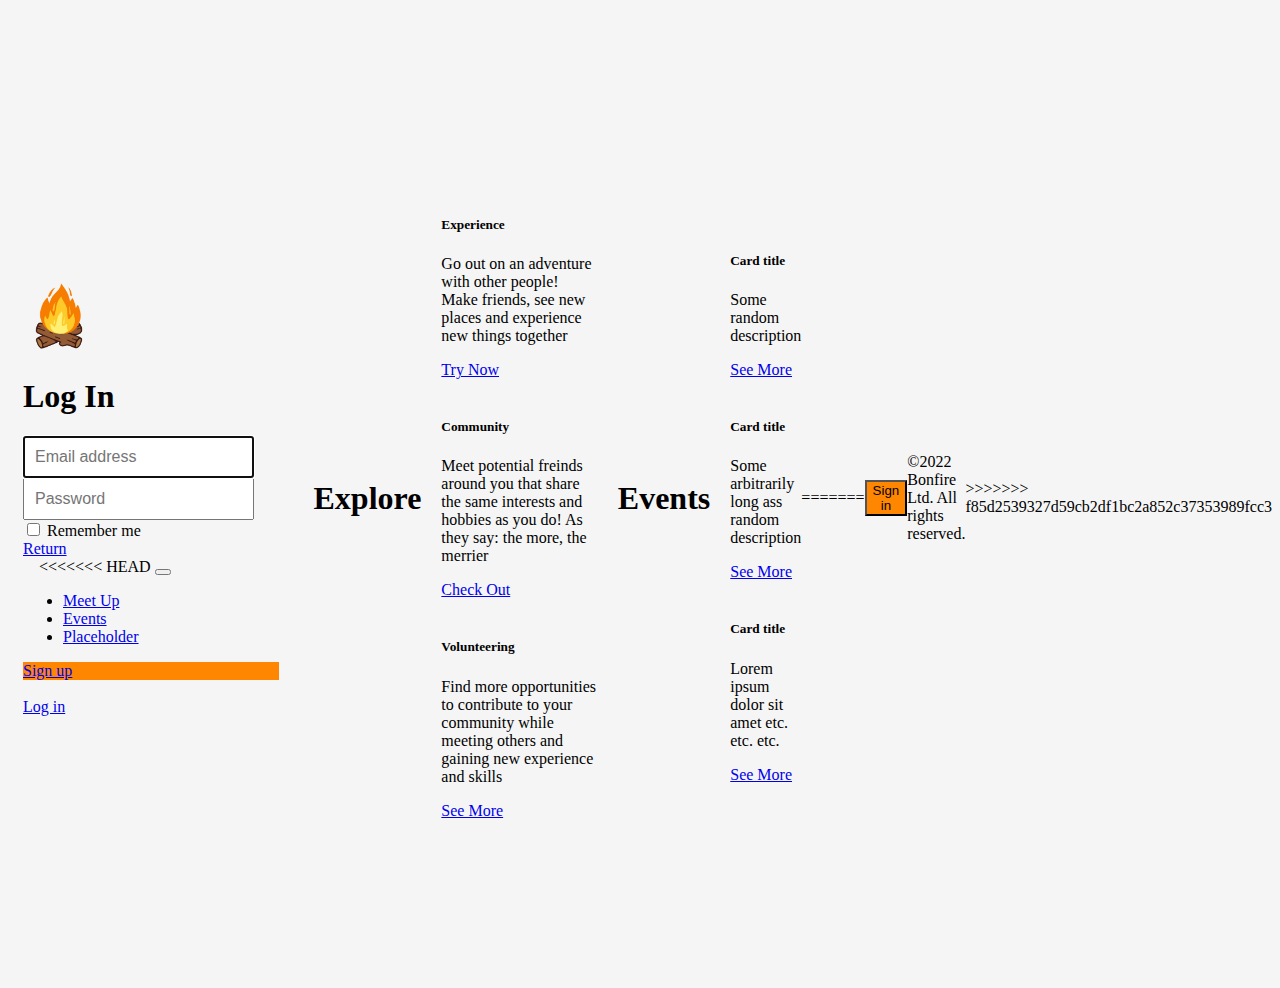
==== html/dashboard.html @ 0abb7380 "images adding and signin change" ====
<!-- plh = Placeholder -->
<!DOCTYPE html>
<html>
    <head>
        <meta charset="utf-8">
        <meta name="viewport" content="width=device-width, initial-scale=1, shrink-to-fit=no">
        <meta name="description" content="">
        <meta name="author" content="">
        <link rel="icon" href="/docs/4.0/assets/img/favicons/favicon.ico">
        <title>Bonfire</title>
    
        <!-- Bootstrap core CSS -->
        <link href="https://cdn.jsdelivr.net/npm/bootstrap@5.2.0-beta1/dist/css/bootstrap.min.css" rel="stylesheet" integrity="sha384-0evHe/X+R7YkIZDRvuzKMRqM+OrBnVFBL6DOitfPri4tjfHxaWutUpFmBp4vmVor" crossorigin="anonymous">
    
        <!-- Custom styles for this template -->
        <link href="../css/login.css" rel="stylesheet">
    </head>
    <body class="text-center">
        <form class="form-login">
            <img class="mb-4" src="../imgs/LogoH.png" alt="" width="72" height="72">
            <h1 class="h3 mb-3 font-weight-normal">Log In</h1>
            <input type="email" id="inputEmail" class="form-control" placeholder="Email address" required="" autofocus="">
            <input type="password" id="inputPassword" class="form-control" placeholder="Password" required="">
            <div class="checkbox mb-3">
                <label>
                <input type="checkbox" value="remember-me"> Remember me
                </label>
            </div>
            <a href="../index.html" class="link-dark" style="margin-right:16px;">
                <div class="btn btn-lg btn-secondary btn-block">Return</div>
            </a>
<<<<<<< HEAD
            <button class="navbar-toggler" type="button" data-bs-toggle="collapse" data-bs-target="#navbarTogglerDemo02" aria-controls="navbarTogglerDemo02" aria-expanded="false" aria-label="Toggle navigation">
                <span class="navbar-toggler-icon"></span>
            </button>
            <div class="collapse navbar-collapse" id="navbarTogglerDemo02">
                <ul class="navbar-nav me-auto mb-2 mb-lg-0">
                    <li class="nav-item">
                        <a class="nav-link" aria-current="page" href="#">Meet Up</a>
                    </li>
                    <li class="nav-item">
                        <a class="nav-link" href="#">Events</a>
                    </li>
                    <li class="nav-item">
                        <a class="nav-link" href="#" tabindex="-1" aria-disabled="true">Placeholder</a>
                    </li>
                </ul>
                <form class="d-flex">
                    <a href="html/signup.html" class="link-dark" style="margin-right:16px;">
                        <div class="btn btn-transparent btn-block" type="text" style="background-color: #ff8600;">Sign up</div>
                    </a>
                    <a href="html/login.html">
                        <div class="btn btn-outline-secondary">Log in</div>
                    </a>
                </form>
            </div>
        </div>
    </nav>
    <!-- Events Preview -->
    <h1 style="margin: 12px 20px">Explore</h1>    
    <div class="container">
        <div class="row">
            <div class="col-sm">
                <div class="card">
                    <img class="card-img-top" src="imgs/hikers.jpg" alt="">
                    <div class="card-body">
                        <h5 class="card-title">Experience</h5>
                        <p class="card-text">
                            Go out on an adventure with other people! Make friends, see new places and experience new things together
                        </p>
                        <a href="#" class="btn btn-sm">
                            Try Now
                        </a>
                    </div>
                </div>
            </div>
            <div class="col-sm">
                <div class="card">
                    <img class="card-img-top" src="imgs/friends.jpeg" alt="">
                    <div class="card-body">
                        <h5 class="card-title">Community</h5>
                        <p class="card-text">
                            Meet potential freinds around you that share the same interests and hobbies as you do! As they say: the more, the merrier
                        </p>
                        <a href="#" class="btn btn-sm">
                            Check Out
                        </a>
                    </div>
                </div>
            </div>
            <div class="col-sm">
                <div class="card">
                    <img class="card-img-top" src="imgs/volunteers.jpg" alt="">
                    <div class="card-body">
                        <h5 class="card-title">Volunteering</h5>
                        <p class="card-text">
                            Find more opportunities to contribute to your community while meeting others and gaining new experience and skills
                        </p>
                          
                        <a href="#" class="btn btn-sm">
                            See More
                        </a>
                    </div>
                </div>
            </div>
        </div>
    </div>
    <h1 style="margin: 16px 20px">Events</h1>
    <!-- Descriptor cards -->
    <div class="container">
        <div class="row">
            <div class="col-sm">
                <div class="card">
                    <img class="card-img-top" src="..." alt="">
                    <div class="card-body">
                        <h5 class="card-title">Card title</h5>
                        <p class="card-text">
                            Some random description
                        </p>
                        <a href="#" class="btn btn-sm">
                            See More
                        </a>
                    </div>
                </div>
            </div>
            <div class="col-sm">
                <div class="card">
                    <img class="card-img-top" src="..." alt="">
                    <div class="card-body">
                        <h5 class="card-title">Card title</h5>
                        <p class="card-text">
                            Some arbitrarily long ass random description
                        </p>
                          
                        <a href="#" class="btn btn-sm">
                            See More
                        </a>
                    </div>
                </div>
            </div>
            <div class="col-sm">
                <div class="card">
                    <img class="card-img-top" src="..." alt="">
                    <div class="card-body">
                        <h5 class="card-title">Card title</h5>
                        <p class="card-text">
                            Lorem ipsum dolor sit amet etc. etc. etc.
                        </p>
                          
                        <a href="#" class="btn btn-sm">
                            See More
                        </a>
                    </div>
                </div>
            </div>
        </div>
    </div>
</body>
</html>
=======
            <button class="btn btn-lg btn-block" style="background-color: #ff8600;" type="submit">Sign in</button>
            <p class="mt-5 mb-3 text-muted">©2022 Bonfire Ltd. All rights reserved.</p>
        </form>
    </body>
</html>
>>>>>>> f85d2539327d59cb2df1bc2a852c37353989fcc3
---- css/login.css ----
html,
body {
  height: 100%;
}

body {
  display: -ms-flexbox;
  display: -webkit-box;
  display: flex;
  -ms-flex-align: center;
  -ms-flex-pack: center;
  -webkit-box-align: center;
  align-items: center;
  -webkit-box-pack: center;
  justify-content: center;
  padding-top: 40px;
  padding-bottom: 40px;
  background-color: #f5f5f5;
}

.form-login {
  width: 100%;
  max-width: 330px;
  padding: 15px;
  margin: 0 auto;
}
.form-login .checkbox {
  font-weight: 400;
}
.form-login .form-control {
  position: relative;
  box-sizing: border-box;
  height: auto;
  padding: 10px;
  font-size: 16px;
}
.form-login .form-control:focus {
  z-index: 2;
}/*
.form-login input[type="email"] {
  margin-bottom: -1px;
  border-bottom-right-radius: 0;
  border-bottom-left-radius: 0;
}
.form-login input[type="password"] {
  margin-bottom: 10px;
  border-top-left-radius: 0;
  border-top-right-radius: 0;
}*/
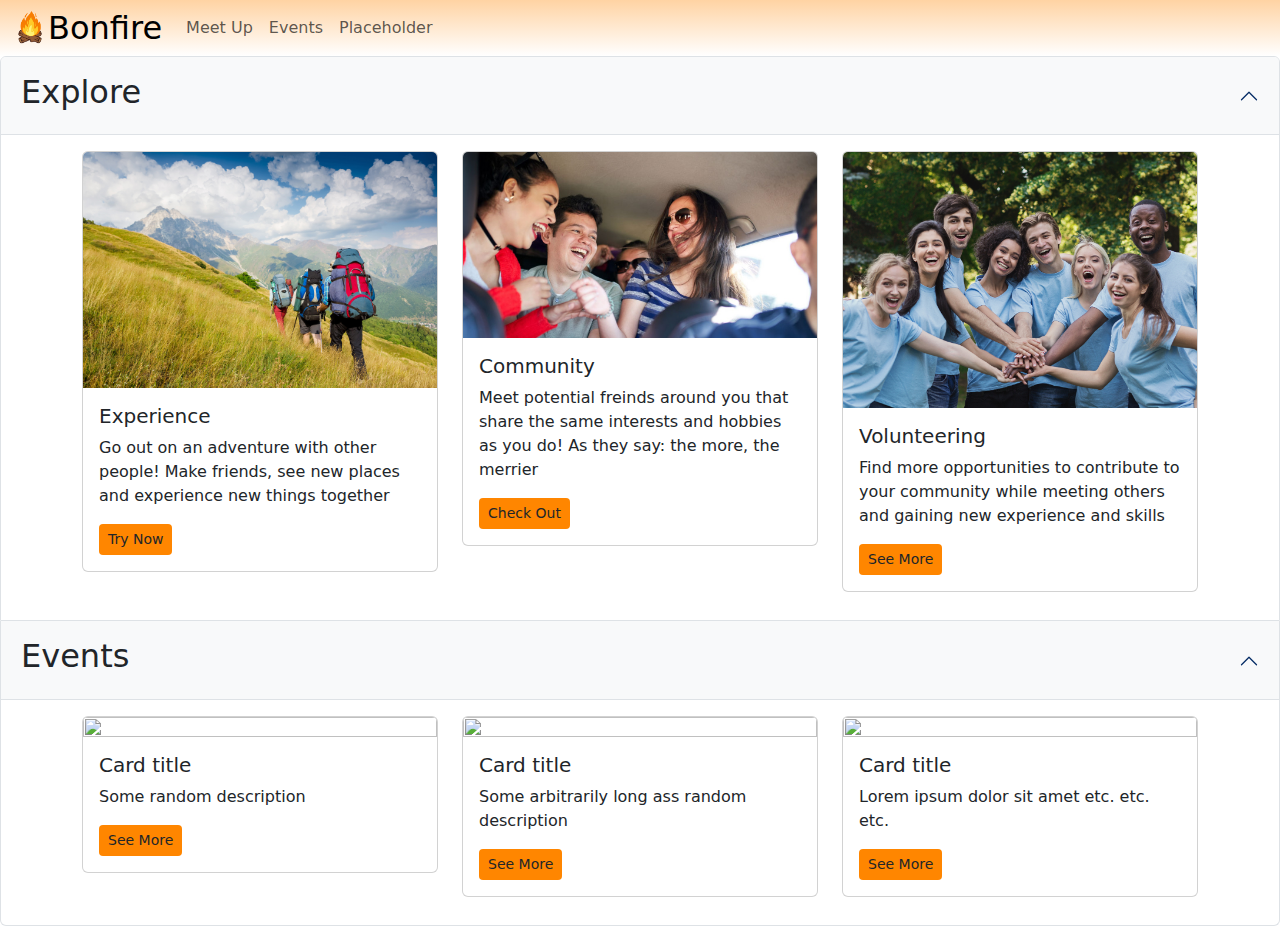
==== commit 6e7c4ea6: "Dashboard site fix" ====
--- a/html/dashboard.html
+++ b/html/dashboard.html
@@ -1,35 +1,21 @@
-<!-- plh = Placeholder -->
-<!DOCTYPE html>
-<html>
-    <head>
-        <meta charset="utf-8">
-        <meta name="viewport" content="width=device-width, initial-scale=1, shrink-to-fit=no">
-        <meta name="description" content="">
-        <meta name="author" content="">
-        <link rel="icon" href="/docs/4.0/assets/img/favicons/favicon.ico">
-        <title>Bonfire</title>
-    
-        <!-- Bootstrap core CSS -->
-        <link href="https://cdn.jsdelivr.net/npm/bootstrap@5.2.0-beta1/dist/css/bootstrap.min.css" rel="stylesheet" integrity="sha384-0evHe/X+R7YkIZDRvuzKMRqM+OrBnVFBL6DOitfPri4tjfHxaWutUpFmBp4vmVor" crossorigin="anonymous">
-    
-        <!-- Custom styles for this template -->
-        <link href="../css/login.css" rel="stylesheet">
-    </head>
-    <body class="text-center">
-        <form class="form-login">
-            <img class="mb-4" src="../imgs/LogoH.png" alt="" width="72" height="72">
-            <h1 class="h3 mb-3 font-weight-normal">Log In</h1>
-            <input type="email" id="inputEmail" class="form-control" placeholder="Email address" required="" autofocus="">
-            <input type="password" id="inputPassword" class="form-control" placeholder="Password" required="">
-            <div class="checkbox mb-3">
-                <label>
-                <input type="checkbox" value="remember-me"> Remember me
-                </label>
-            </div>
-            <a href="../index.html" class="link-dark" style="margin-right:16px;">
-                <div class="btn btn-lg btn-secondary btn-block">Return</div>
+<html lang="en"><head>
+    <title>Bootstrap Example</title>
+    <meta charset="utf-8">
+    <meta name="viewport" content="width=device-width, initial-scale=1">
+    <link rel="stylesheet" href="../css/theme.css">
+    <link rel="stylesheet" href="../css/index.css">
+    <link rel="stylesheet" href="https://cdn.jsdelivr.net/npm/bootstrap@5.2.0-beta1/dist/css/bootstrap.min.css">
+    <script src="https://ajax.googleapis.com/ajax/libs/jquery/3.6.0/jquery.min.js"></script>
+    <script src="https://cdn.jsdelivr.net/npm/bootstrap@5.2.0-beta1/dist/js/bootstrap.bundle.min.js" integrity="sha384-pprn3073KE6tl6bjs2QrFaJGz5/SUsLqktiwsUTF55Jfv3qYSDhgCecCxMW52nD2" crossorigin="anonymous"></script>
+</head>
+<body>
+    <!--Top navigation bar-->
+    <nav class="navbar navbar-expand-lg navbar-light">
+        <div class="container-fluid">
+            <a style="padding:0" class="navbar-brand" href="#">
+                <img style="overflow:hidden;float:left" src="../imgs/LogoH.png" alt="" class="d-inline-block" width="36" height="36">
+                <h2 style="display:inline;margin:0">Bonfire</h2>
             </a>
-<<<<<<< HEAD
             <button class="navbar-toggler" type="button" data-bs-toggle="collapse" data-bs-target="#navbarTogglerDemo02" aria-controls="navbarTogglerDemo02" aria-expanded="false" aria-label="Toggle navigation">
                 <span class="navbar-toggler-icon"></span>
             </button>
@@ -45,6 +31,8 @@
                         <a class="nav-link" href="#" tabindex="-1" aria-disabled="true">Placeholder</a>
                     </li>
                 </ul>
+                <!--
+                    The user is expected to have been logged in by now
                 <form class="d-flex">
                     <a href="html/signup.html" class="link-dark" style="margin-right:16px;">
                         <div class="btn btn-transparent btn-block" type="text" style="background-color: #ff8600;">Sign up</div>
@@ -53,114 +41,130 @@
                         <div class="btn btn-outline-secondary">Log in</div>
                     </a>
                 </form>
+                -->
             </div>
         </div>
     </nav>
-    <!-- Events Preview -->
-    <h1 style="margin: 12px 20px">Explore</h1>    
-    <div class="container">
-        <div class="row">
-            <div class="col-sm">
-                <div class="card">
-                    <img class="card-img-top" src="imgs/hikers.jpg" alt="">
-                    <div class="card-body">
-                        <h5 class="card-title">Experience</h5>
-                        <p class="card-text">
-                            Go out on an adventure with other people! Make friends, see new places and experience new things together
-                        </p>
-                        <a href="#" class="btn btn-sm">
-                            Try Now
-                        </a>
+    <div class="accordion" id="accordionPanelsStayOpenExample">
+        <!-- Descriptor cards -->
+        <div class="accordion-item">
+          <h2 class="accordion-header" id="panelsStayOpen-headingOne">
+            <button class="accordion-button bg-light text-dark" type="button" data-bs-toggle="collapse" data-bs-target="#panelsStayOpen-collapseOne" aria-expanded="true" aria-controls="panelsStayOpen-collapseOne">
+              <h2>Explore</h2>
+            </button>
+          </h2>
+          <div id="panelsStayOpen-collapseOne" class="accordion-collapse collapse show" aria-labelledby="panelsStayOpen-headingOne">
+            <div class="accordion-body">
+                <div class="container">
+                    <div class="row">
+                        <div class="col-sm">
+                            <div class="card">
+                                <img class="card-img-top" src="../imgs/hikers.jpg" alt="">
+                                <div class="card-body">
+                                    <h5 class="card-title">Experience</h5>
+                                    <p class="card-text">
+                                        Go out on an adventure with other people! Make friends, see new places and experience new things together
+                                    </p>
+                                    <a href="#" class="btn btn-sm">
+                                        Try Now
+                                    </a>
+                                </div>
+                            </div>
+                        </div>
+                        <div class="col-sm">
+                            <div class="card">
+                                <img class="card-img-top" src="../imgs/friends.jpeg" alt="">
+                                <div class="card-body">
+                                    <h5 class="card-title">Community</h5>
+                                    <p class="card-text">
+                                        Meet potential freinds around you that share the same interests and hobbies as you do! As they say: the more, the merrier
+                                    </p>
+                                    <a href="#" class="btn btn-sm">
+                                        Check Out
+                                    </a>
+                                </div>
+                            </div>
+                        </div>
+                        <div class="col-sm">
+                            <div class="card">
+                                <img class="card-img-top" src="../imgs/volunteers.jpg" alt="">
+                                <div class="card-body">
+                                    <h5 class="card-title">Volunteering</h5>
+                                    <p class="card-text">
+                                        Find more opportunities to contribute to your community while meeting others and gaining new experience and skills
+                                    </p>
+                                      
+                                    <a href="#" class="btn btn-sm">
+                                        See More
+                                    </a>
+                                </div>
+                            </div>
+                        </div>
                     </div>
                 </div>
             </div>
-            <div class="col-sm">
-                <div class="card">
-                    <img class="card-img-top" src="imgs/friends.jpeg" alt="">
-                    <div class="card-body">
-                        <h5 class="card-title">Community</h5>
-                        <p class="card-text">
-                            Meet potential freinds around you that share the same interests and hobbies as you do! As they say: the more, the merrier
-                        </p>
-                        <a href="#" class="btn btn-sm">
-                            Check Out
-                        </a>
+          </div>
+        </div>
+        <!-- Events Preview -->
+        <div class="accordion-item">
+          <h2 class="accordion-header" id="panelsStayOpen-headingTwo">
+            <button class="accordion-button bg-light text-dark" type="button" data-bs-toggle="collapse" data-bs-target="#panelsStayOpen-collapseTwo" aria-expanded="true" aria-controls="panelsStayOpen-collapseTwo">
+              <h2>Events</h2>
+            </button>
+          </h2>
+          <div id="panelsStayOpen-collapseTwo" class="accordion-collapse collapse show" aria-labelledby="panelsStayOpen-headingTwo">
+            <div class="accordion-body">
+                <div class="container">
+                    <div class="row">
+                        <div class="col-sm">
+                            <div class="card">
+                                <img class="card-img-top" src="..." alt="">
+                                <div class="card-body">
+                                    <h5 class="card-title">Card title</h5>
+                                    <p class="card-text">
+                                        Some random description
+                                    </p>
+                                    <a href="#" class="btn btn-sm">
+                                        See More
+                                    </a>
+                                </div>
+                            </div>
+                        </div>
+                        <div class="col-sm">
+                            <div class="card">
+                                <img class="card-img-top" src="..." alt="">
+                                <div class="card-body">
+                                    <h5 class="card-title">Card title</h5>
+                                    <p class="card-text">
+                                        Some arbitrarily long ass random description
+                                    </p>
+                                      
+                                    <a href="#" class="btn btn-sm">
+                                        See More
+                                    </a>
+                                </div>
+                            </div>
+                        </div>
+                        <div class="col-sm">
+                            <div class="card">
+                                <img class="card-img-top" src="..." alt="">
+                                <div class="card-body">
+                                    <h5 class="card-title">Card title</h5>
+                                    <p class="card-text">
+                                        Lorem ipsum dolor sit amet etc. etc. etc.
+                                    </p>
+                                      
+                                    <a href="#" class="btn btn-sm">
+                                        See More
+                                    </a>
+                                </div>
+                            </div>
+                        </div>
                     </div>
                 </div>
             </div>
-            <div class="col-sm">
-                <div class="card">
-                    <img class="card-img-top" src="imgs/volunteers.jpg" alt="">
-                    <div class="card-body">
-                        <h5 class="card-title">Volunteering</h5>
-                        <p class="card-text">
-                            Find more opportunities to contribute to your community while meeting others and gaining new experience and skills
-                        </p>
-                          
-                        <a href="#" class="btn btn-sm">
-                            See More
-                        </a>
-                    </div>
-                </div>
-            </div>
+          </div>
         </div>
-    </div>
-    <h1 style="margin: 16px 20px">Events</h1>
-    <!-- Descriptor cards -->
-    <div class="container">
-        <div class="row">
-            <div class="col-sm">
-                <div class="card">
-                    <img class="card-img-top" src="..." alt="">
-                    <div class="card-body">
-                        <h5 class="card-title">Card title</h5>
-                        <p class="card-text">
-                            Some random description
-                        </p>
-                        <a href="#" class="btn btn-sm">
-                            See More
-                        </a>
-                    </div>
-                </div>
-            </div>
-            <div class="col-sm">
-                <div class="card">
-                    <img class="card-img-top" src="..." alt="">
-                    <div class="card-body">
-                        <h5 class="card-title">Card title</h5>
-                        <p class="card-text">
-                            Some arbitrarily long ass random description
-                        </p>
-                          
-                        <a href="#" class="btn btn-sm">
-                            See More
-                        </a>
-                    </div>
-                </div>
-            </div>
-            <div class="col-sm">
-                <div class="card">
-                    <img class="card-img-top" src="..." alt="">
-                    <div class="card-body">
-                        <h5 class="card-title">Card title</h5>
-                        <p class="card-text">
-                            Lorem ipsum dolor sit amet etc. etc. etc.
-                        </p>
-                          
-                        <a href="#" class="btn btn-sm">
-                            See More
-                        </a>
-                    </div>
-                </div>
-            </div>
-        </div>
-    </div>
+      </div>
 </body>
-</html>
-=======
-            <button class="btn btn-lg btn-block" style="background-color: #ff8600;" type="submit">Sign in</button>
-            <p class="mt-5 mb-3 text-muted">©2022 Bonfire Ltd. All rights reserved.</p>
-        </form>
-    </body>
-</html>
->>>>>>> f85d2539327d59cb2df1bc2a852c37353989fcc3
+</html>--- a/css/theme.css
+++ b/css/theme.css
@@ -0,0 +1,16 @@
+/*
+Background - #f1f2f6
+Text - #12130f
+Accent - #ff8600
+*/
+
+
+body{
+    color:#12130f;
+    background-color:#f1f2f6;
+}
+
+.navbar{
+    background: rgb(255,255,255);
+    background: linear-gradient(0deg, rgba(255,255,255,1) 0%, rgba(255,211,163,1) 100%); 
+}--- a/css/index.css
+++ b/css/index.css
@@ -0,0 +1,9 @@
+*{
+    box-sizing: border-box;
+}
+.card{
+    margin-bottom:12px;
+}
+.card a{
+    background-color: #ff8600;
+}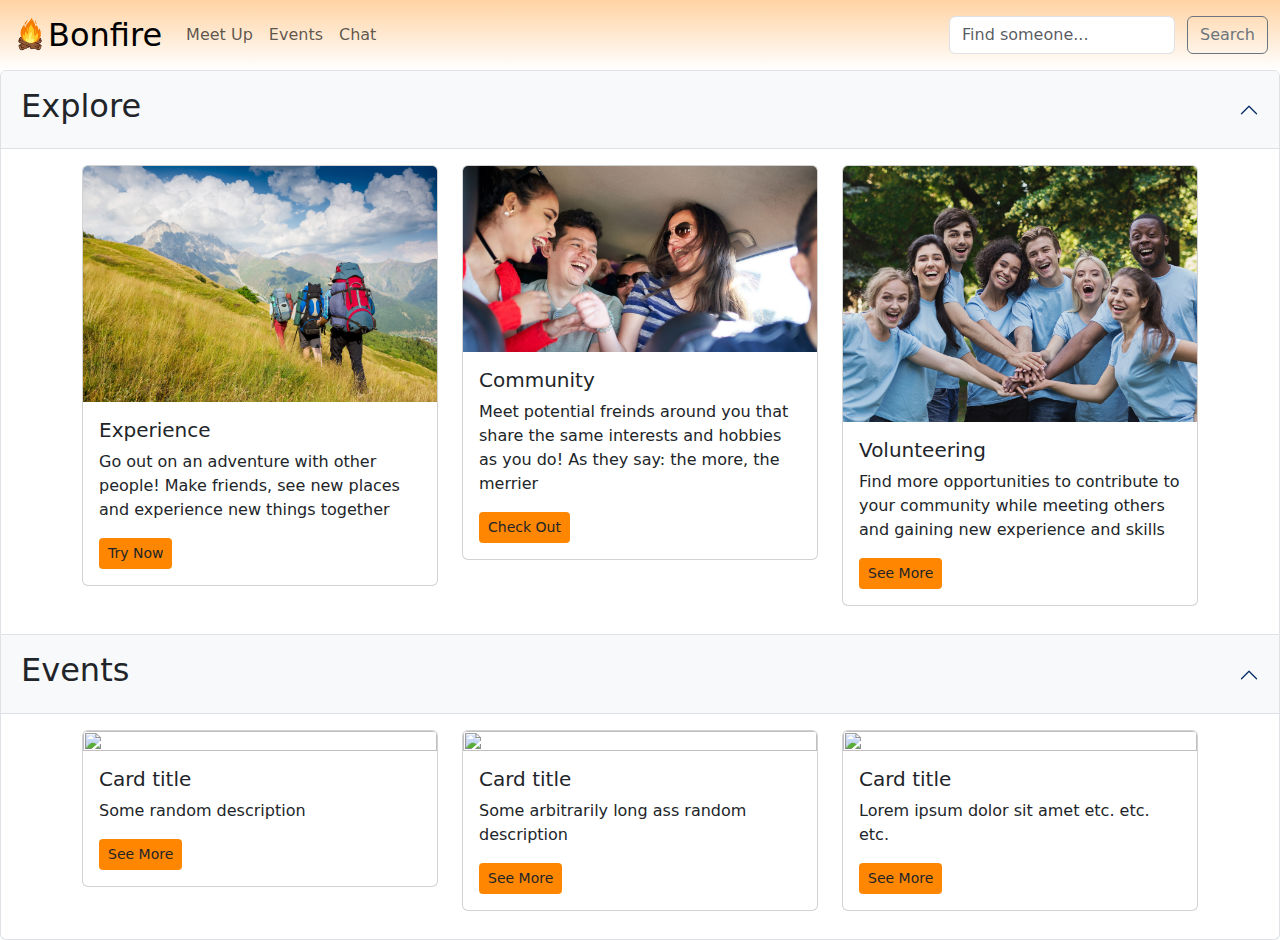
==== commit 4a9e4acf: "Added search bar on dashboard" ====
--- a/html/dashboard.html
+++ b/html/dashboard.html
@@ -13,7 +13,7 @@
     <nav class="navbar navbar-expand-lg navbar-light">
         <div class="container-fluid">
             <a style="padding:0" class="navbar-brand" href="#">
-                <img style="overflow:hidden;float:left" src="../imgs/LogoH.png" alt="" class="d-inline-block" width="36" height="36">
+                <img style="float:left" src="../imgs/LogoH.png" alt="" class="d-inline-block" width="36" height="36">
                 <h2 style="display:inline;margin:0">Bonfire</h2>
             </a>
             <button class="navbar-toggler" type="button" data-bs-toggle="collapse" data-bs-target="#navbarTogglerDemo02" aria-controls="navbarTogglerDemo02" aria-expanded="false" aria-label="Toggle navigation">
@@ -28,9 +28,14 @@
                         <a class="nav-link" href="#">Events</a>
                     </li>
                     <li class="nav-item">
-                        <a class="nav-link" href="#" tabindex="-1" aria-disabled="true">Placeholder</a>
+                        <a class="nav-link" href="#" tabindex="-1" aria-disabled="true">Chat</a>
                     </li>
-                </ul>
+                </ul>  
+                <div style="margin-right:12px;display:inline-block">
+                    <input class="form-control mr-sm-2" type="search" placeholder="Find someone...">
+                </div>
+                <button style="float:right" class="btn btn-outline-secondary my-sm-2" type="submit">Search</button>
+                
                 <!--
                     The user is expected to have been logged in by now
                 <form class="d-flex">
@@ -48,123 +53,122 @@
     <div class="accordion" id="accordionPanelsStayOpenExample">
         <!-- Descriptor cards -->
         <div class="accordion-item">
-          <h2 class="accordion-header" id="panelsStayOpen-headingOne">
-            <button class="accordion-button bg-light text-dark" type="button" data-bs-toggle="collapse" data-bs-target="#panelsStayOpen-collapseOne" aria-expanded="true" aria-controls="panelsStayOpen-collapseOne">
-              <h2>Explore</h2>
-            </button>
-          </h2>
-          <div id="panelsStayOpen-collapseOne" class="accordion-collapse collapse show" aria-labelledby="panelsStayOpen-headingOne">
-            <div class="accordion-body">
-                <div class="container">
-                    <div class="row">
-                        <div class="col-sm">
-                            <div class="card">
-                                <img class="card-img-top" src="../imgs/hikers.jpg" alt="">
-                                <div class="card-body">
-                                    <h5 class="card-title">Experience</h5>
-                                    <p class="card-text">
-                                        Go out on an adventure with other people! Make friends, see new places and experience new things together
-                                    </p>
-                                    <a href="#" class="btn btn-sm">
-                                        Try Now
-                                    </a>
+            <h2 class="accordion-header" id="panelsStayOpen-headingOne">
+                <button class="accordion-button bg-light text-dark" type="button" data-bs-toggle="collapse" data-bs-target="#panelsStayOpen-collapseOne" aria-expanded="true" aria-controls="panelsStayOpen-collapseOne">
+                <h2>Explore</h2>
+                </button>
+            </h2>
+            <div id="panelsStayOpen-collapseOne" class="accordion-collapse collapse show" aria-labelledby="panelsStayOpen-headingOne">
+                <div class="accordion-body">
+                    <div class="container">
+                        <div class="row">
+                            <div class="col-sm">
+                                <div class="card">
+                                    <img class="card-img-top" src="../imgs/hikers.jpg" alt="">
+                                    <div class="card-body">
+                                        <h5 class="card-title">Experience</h5>
+                                        <p class="card-text">
+                                            Go out on an adventure with other people! Make friends, see new places and experience new things together
+                                        </p>
+                                        <a href="#" class="btn btn-sm">
+                                            Try Now
+                                        </a>
+                                    </div>
                                 </div>
                             </div>
-                        </div>
-                        <div class="col-sm">
-                            <div class="card">
-                                <img class="card-img-top" src="../imgs/friends.jpeg" alt="">
-                                <div class="card-body">
-                                    <h5 class="card-title">Community</h5>
-                                    <p class="card-text">
-                                        Meet potential freinds around you that share the same interests and hobbies as you do! As they say: the more, the merrier
-                                    </p>
-                                    <a href="#" class="btn btn-sm">
-                                        Check Out
-                                    </a>
+                            <div class="col-sm">
+                                <div class="card">
+                                    <img class="card-img-top" src="../imgs/friends.jpeg" alt="">
+                                    <div class="card-body">
+                                        <h5 class="card-title">Community</h5>
+                                        <p class="card-text">
+                                            Meet potential freinds around you that share the same interests and hobbies as you do! As they say: the more, the merrier
+                                        </p>
+                                        <a href="#" class="btn btn-sm">
+                                            Check Out
+                                        </a>
+                                    </div>
                                 </div>
                             </div>
-                        </div>
-                        <div class="col-sm">
-                            <div class="card">
-                                <img class="card-img-top" src="../imgs/volunteers.jpg" alt="">
-                                <div class="card-body">
-                                    <h5 class="card-title">Volunteering</h5>
-                                    <p class="card-text">
-                                        Find more opportunities to contribute to your community while meeting others and gaining new experience and skills
-                                    </p>
-                                      
-                                    <a href="#" class="btn btn-sm">
-                                        See More
-                                    </a>
+                            <div class="col-sm">
+                                <div class="card">
+                                    <img class="card-img-top" src="../imgs/volunteers.jpg" alt="">
+                                    <div class="card-body">
+                                        <h5 class="card-title">Volunteering</h5>
+                                        <p class="card-text">
+                                            Find more opportunities to contribute to your community while meeting others and gaining new experience and skills
+                                        </p>
+                                        
+                                        <a href="#" class="btn btn-sm">
+                                            See More
+                                        </a>
+                                    </div>
                                 </div>
                             </div>
                         </div>
                     </div>
                 </div>
             </div>
-          </div>
-        </div>
-        <!-- Events Preview -->
-        <div class="accordion-item">
-          <h2 class="accordion-header" id="panelsStayOpen-headingTwo">
-            <button class="accordion-button bg-light text-dark" type="button" data-bs-toggle="collapse" data-bs-target="#panelsStayOpen-collapseTwo" aria-expanded="true" aria-controls="panelsStayOpen-collapseTwo">
-              <h2>Events</h2>
-            </button>
-          </h2>
-          <div id="panelsStayOpen-collapseTwo" class="accordion-collapse collapse show" aria-labelledby="panelsStayOpen-headingTwo">
-            <div class="accordion-body">
-                <div class="container">
-                    <div class="row">
-                        <div class="col-sm">
-                            <div class="card">
-                                <img class="card-img-top" src="..." alt="">
-                                <div class="card-body">
-                                    <h5 class="card-title">Card title</h5>
-                                    <p class="card-text">
-                                        Some random description
-                                    </p>
-                                    <a href="#" class="btn btn-sm">
-                                        See More
-                                    </a>
+            </div>
+            <!-- Events Preview -->
+            <div class="accordion-item">
+            <h2 class="accordion-header" id="panelsStayOpen-headingTwo">
+                <button class="accordion-button bg-light text-dark" type="button" data-bs-toggle="collapse" data-bs-target="#panelsStayOpen-collapseTwo" aria-expanded="true" aria-controls="panelsStayOpen-collapseTwo">
+                <h2>Events</h2>
+                </button>
+            </h2>
+            <div id="panelsStayOpen-collapseTwo" class="accordion-collapse collapse show" aria-labelledby="panelsStayOpen-headingTwo">
+                <div class="accordion-body">
+                    <div class="container">
+                        <div class="row">
+                            <div class="col-sm">
+                                <div class="card">
+                                    <img class="card-img-top" src="..." alt="">
+                                    <div class="card-body">
+                                        <h5 class="card-title">Card title</h5>
+                                        <p class="card-text">
+                                            Some random description
+                                        </p>
+                                        <a href="#" class="btn btn-sm">
+                                            See More
+                                        </a>
+                                    </div>
                                 </div>
                             </div>
-                        </div>
-                        <div class="col-sm">
-                            <div class="card">
-                                <img class="card-img-top" src="..." alt="">
-                                <div class="card-body">
-                                    <h5 class="card-title">Card title</h5>
-                                    <p class="card-text">
-                                        Some arbitrarily long ass random description
-                                    </p>
-                                      
-                                    <a href="#" class="btn btn-sm">
-                                        See More
-                                    </a>
+                            <div class="col-sm">
+                                <div class="card">
+                                    <img class="card-img-top" src="..." alt="">
+                                    <div class="card-body">
+                                        <h5 class="card-title">Card title</h5>
+                                        <p class="card-text">
+                                            Some arbitrarily long ass random description
+                                        </p>
+                                        
+                                        <a href="#" class="btn btn-sm">
+                                            See More
+                                        </a>
+                                    </div>
                                 </div>
                             </div>
-                        </div>
-                        <div class="col-sm">
-                            <div class="card">
-                                <img class="card-img-top" src="..." alt="">
-                                <div class="card-body">
-                                    <h5 class="card-title">Card title</h5>
-                                    <p class="card-text">
-                                        Lorem ipsum dolor sit amet etc. etc. etc.
-                                    </p>
-                                      
-                                    <a href="#" class="btn btn-sm">
-                                        See More
-                                    </a>
+                            <div class="col-sm">
+                                <div class="card">
+                                    <img class="card-img-top" src="..." alt="">
+                                    <div class="card-body">
+                                        <h5 class="card-title">Card title</h5>
+                                        <p class="card-text">
+                                            Lorem ipsum dolor sit amet etc. etc. etc.
+                                        </p>
+                                        <a href="#" class="btn btn-sm">
+                                            See More
+                                        </a>
+                                    </div>
                                 </div>
                             </div>
                         </div>
                     </div>
                 </div>
             </div>
-          </div>
         </div>
-      </div>
+    </div>
 </body>
 </html>--- a/css/index.css
+++ b/css/index.css
@@ -1,6 +1,7 @@
 *{
     box-sizing: border-box;
 }
+
 .card{
     margin-bottom:12px;
 }
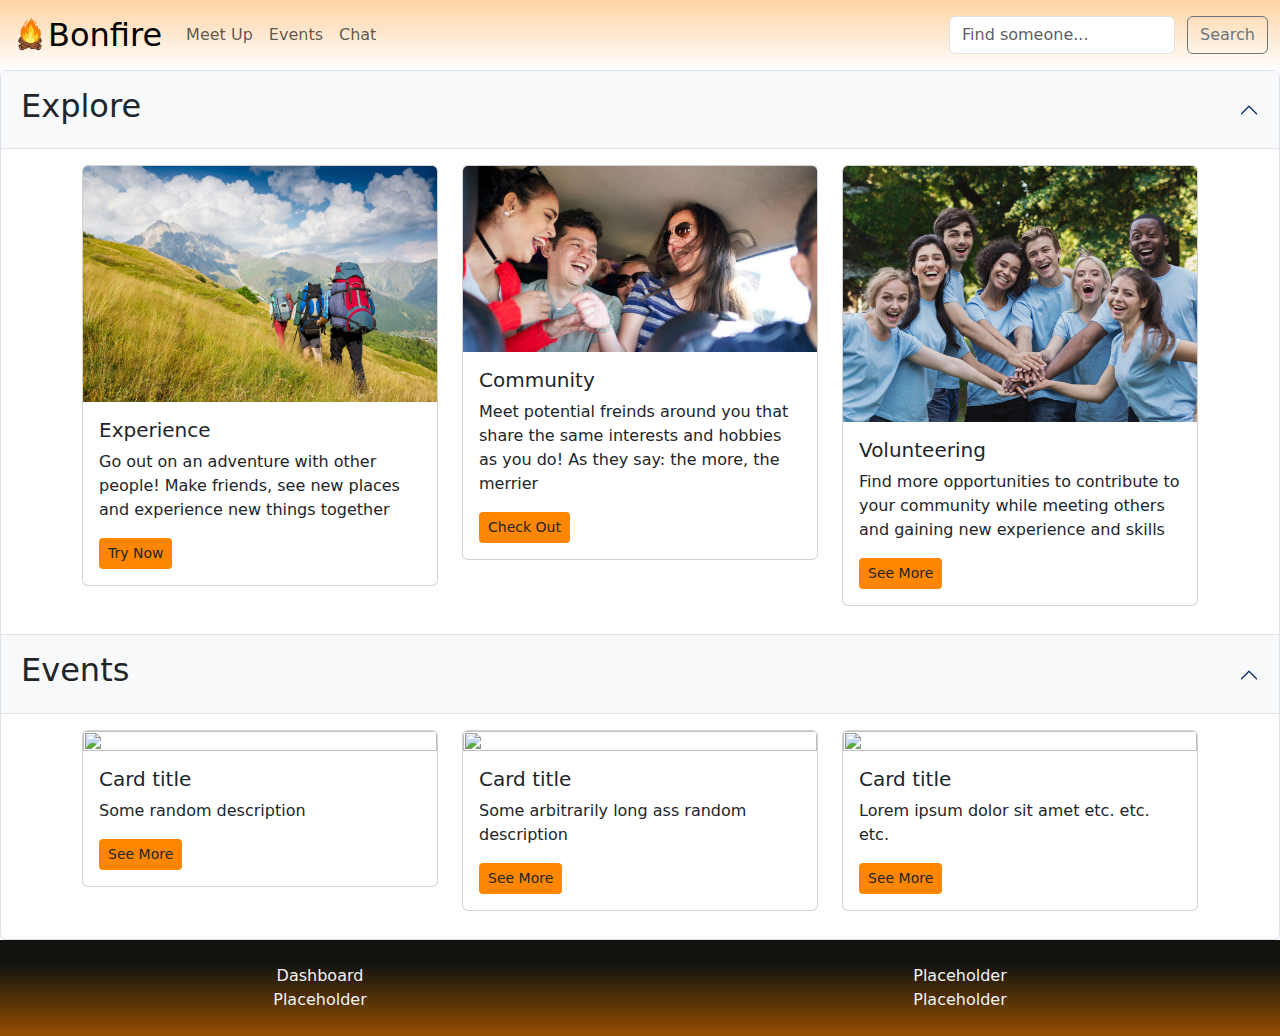
==== commit ef9ecb48: "Prototype footer" ====
--- a/html/dashboard.html
+++ b/html/dashboard.html
@@ -170,5 +170,23 @@
             </div>
         </div>
     </div>
+    <footer class="footer">
+        <div class="container">
+        </div>
+        <div class="container">
+        </div>
+        <div class="container-fluid">
+            <div class="row" style="text-align: center;">
+                <div class="footer-col-rt col-md-6">        
+                    <a href="#">Dashboard</a><br>
+                    <a href="#">Placeholder</a>
+                </div>
+                <div class="footer-col-lf col-md-6">        
+                    <a href="#">Placeholder</a><br>
+                    <a href="#">Placeholder</a>
+                </div>
+            </div>
+        </div>
+    </footer>
 </body>
 </html>--- a/css/index.css
+++ b/css/index.css
@@ -7,4 +7,21 @@
 }
 .card a{
     background-color: #ff8600;
+}
+
+.footer{  
+    background: rgb(18,19,15);
+    background: linear-gradient(180deg, rgba(18,19,15,1) 25%, rgba(150,79,0,1) 100%);  
+    color:#f1f2f6;
+    padding: 24px 0;
+}
+
+.footer a{
+    text-decoration:none;
+    color:#f1f2f6;
+}
+
+.footer a:hover{
+    text-decoration: underline;
+    color:#ff8600;
 }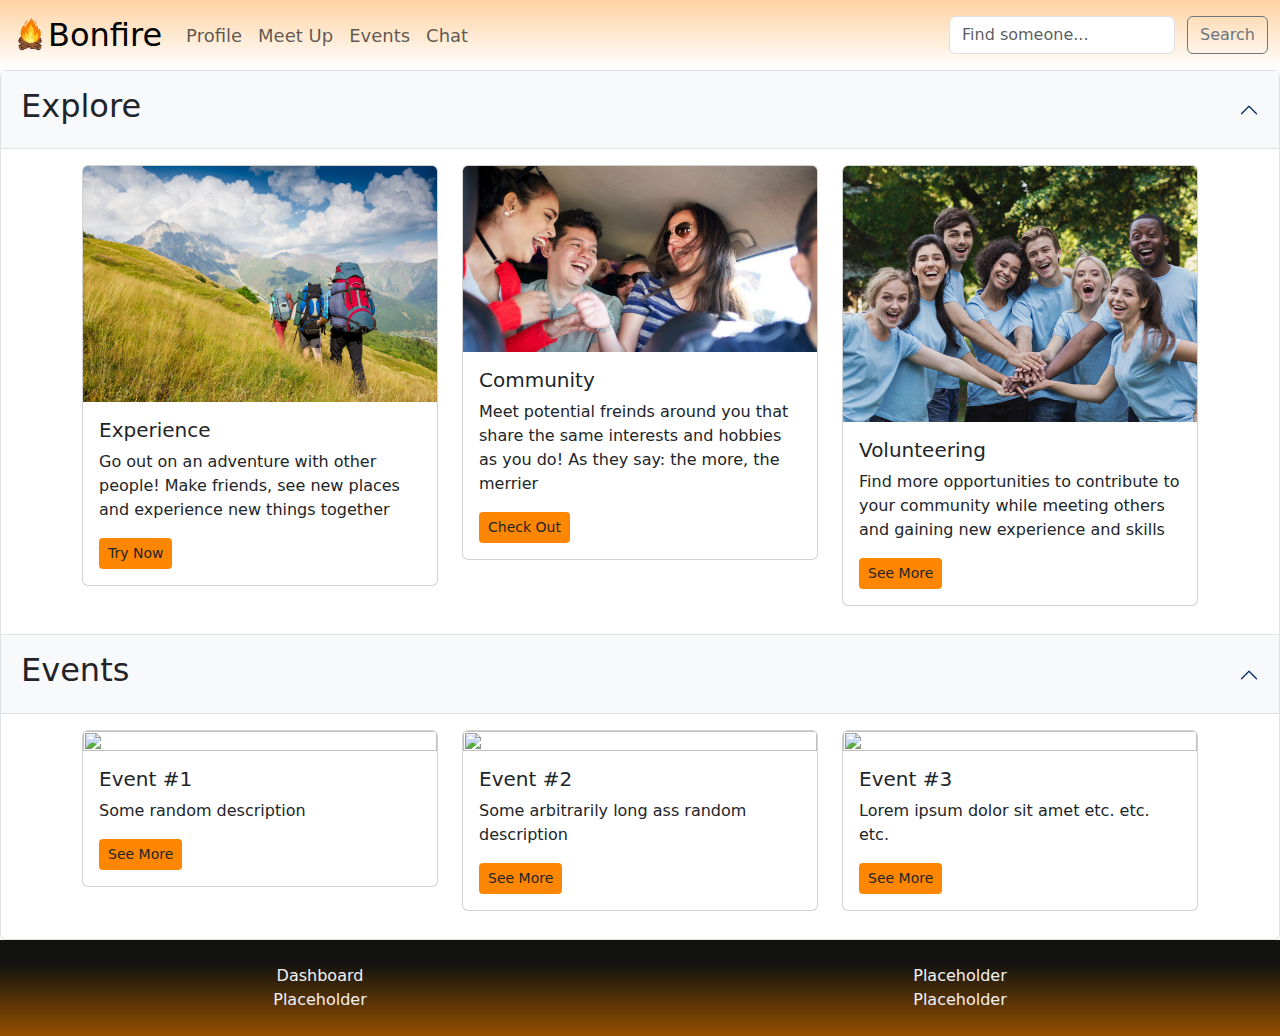
==== commit 41b57f85: "Re-making profile.html" ====
--- a/html/dashboard.html
+++ b/html/dashboard.html
@@ -1,14 +1,14 @@
 <html lang="en"><head>
-    <title>Bootstrap Example</title>
+    <title>Bonfire</title>
     <meta charset="utf-8">
     <meta name="viewport" content="width=device-width, initial-scale=1">
     <link rel="stylesheet" href="../css/theme.css">
-    <link rel="stylesheet" href="../css/index.css">
+    <link rel="stylesheet" href="../css/dashboard.css">
     <link rel="stylesheet" href="https://cdn.jsdelivr.net/npm/bootstrap@5.2.0-beta1/dist/css/bootstrap.min.css">
     <script src="https://ajax.googleapis.com/ajax/libs/jquery/3.6.0/jquery.min.js"></script>
     <script src="https://cdn.jsdelivr.net/npm/bootstrap@5.2.0-beta1/dist/js/bootstrap.bundle.min.js" integrity="sha384-pprn3073KE6tl6bjs2QrFaJGz5/SUsLqktiwsUTF55Jfv3qYSDhgCecCxMW52nD2" crossorigin="anonymous"></script>
 </head>
-<body>
+<body class="d-flex flex-column min-vh-100">
     <!--Top navigation bar-->
     <nav class="navbar navbar-expand-lg navbar-light">
         <div class="container-fluid">
@@ -22,7 +22,10 @@
             <div class="collapse navbar-collapse" id="navbarTogglerDemo02">
                 <ul class="navbar-nav me-auto mb-2 mb-lg-0">
                     <li class="nav-item">
-                        <a class="nav-link" aria-current="page" href="#">Meet Up</a>
+                        <a class="nav-link" href="profile.html">Profile</a>
+                    </li>
+                    <li class="nav-item">
+                        <a class="nav-link" href="#">Meet Up</a>
                     </li>
                     <li class="nav-item">
                         <a class="nav-link" href="#">Events</a>
@@ -125,7 +128,7 @@
                                 <div class="card">
                                     <img class="card-img-top" src="..." alt="">
                                     <div class="card-body">
-                                        <h5 class="card-title">Card title</h5>
+                                        <h5 class="card-title">Event #1</h5>
                                         <p class="card-text">
                                             Some random description
                                         </p>
@@ -139,7 +142,7 @@
                                 <div class="card">
                                     <img class="card-img-top" src="..." alt="">
                                     <div class="card-body">
-                                        <h5 class="card-title">Card title</h5>
+                                        <h5 class="card-title">Event #2</h5>
                                         <p class="card-text">
                                             Some arbitrarily long ass random description
                                         </p>
@@ -154,7 +157,7 @@
                                 <div class="card">
                                     <img class="card-img-top" src="..." alt="">
                                     <div class="card-body">
-                                        <h5 class="card-title">Card title</h5>
+                                        <h5 class="card-title">Event #3</h5>
                                         <p class="card-text">
                                             Lorem ipsum dolor sit amet etc. etc. etc.
                                         </p>
@@ -170,11 +173,7 @@
             </div>
         </div>
     </div>
-    <footer class="footer">
-        <div class="container">
-        </div>
-        <div class="container">
-        </div>
+    <footer class="footer mt-auto">
         <div class="container-fluid">
             <div class="row" style="text-align: center;">
                 <div class="footer-col-rt col-md-6">        
--- a/css/theme.css
+++ b/css/theme.css
@@ -3,14 +3,20 @@
 Text - #12130f
 Accent - #ff8600
 */
-
+*{
+    box-sizing: border-box;
+}
 
 body{
     color:#12130f;
     background-color:#f1f2f6;
 }
 
-.navbar{
+nav{
     background: rgb(255,255,255);
     background: linear-gradient(0deg, rgba(255,255,255,1) 0%, rgba(255,211,163,1) 100%); 
+}
+
+nav ul{
+    font-size: 18;
 }--- a/css/dashboard.css
+++ b/css/dashboard.css
@@ -0,0 +1,23 @@
+.card{
+    margin-bottom:12px;
+}
+.card a{
+    background-color: #ff8600;
+}
+
+.footer{  
+    background: rgb(18,19,15);
+    background: linear-gradient(180deg, rgba(18,19,15,1) 25%, rgba(150,79,0,1) 100%);  
+    color:#f1f2f6;
+    padding: 24px 0;
+}
+
+.footer a{
+    text-decoration:none;
+    color:#f1f2f6;
+}
+
+.footer a:hover{
+    text-decoration: underline;
+    color:#ff8600;
+}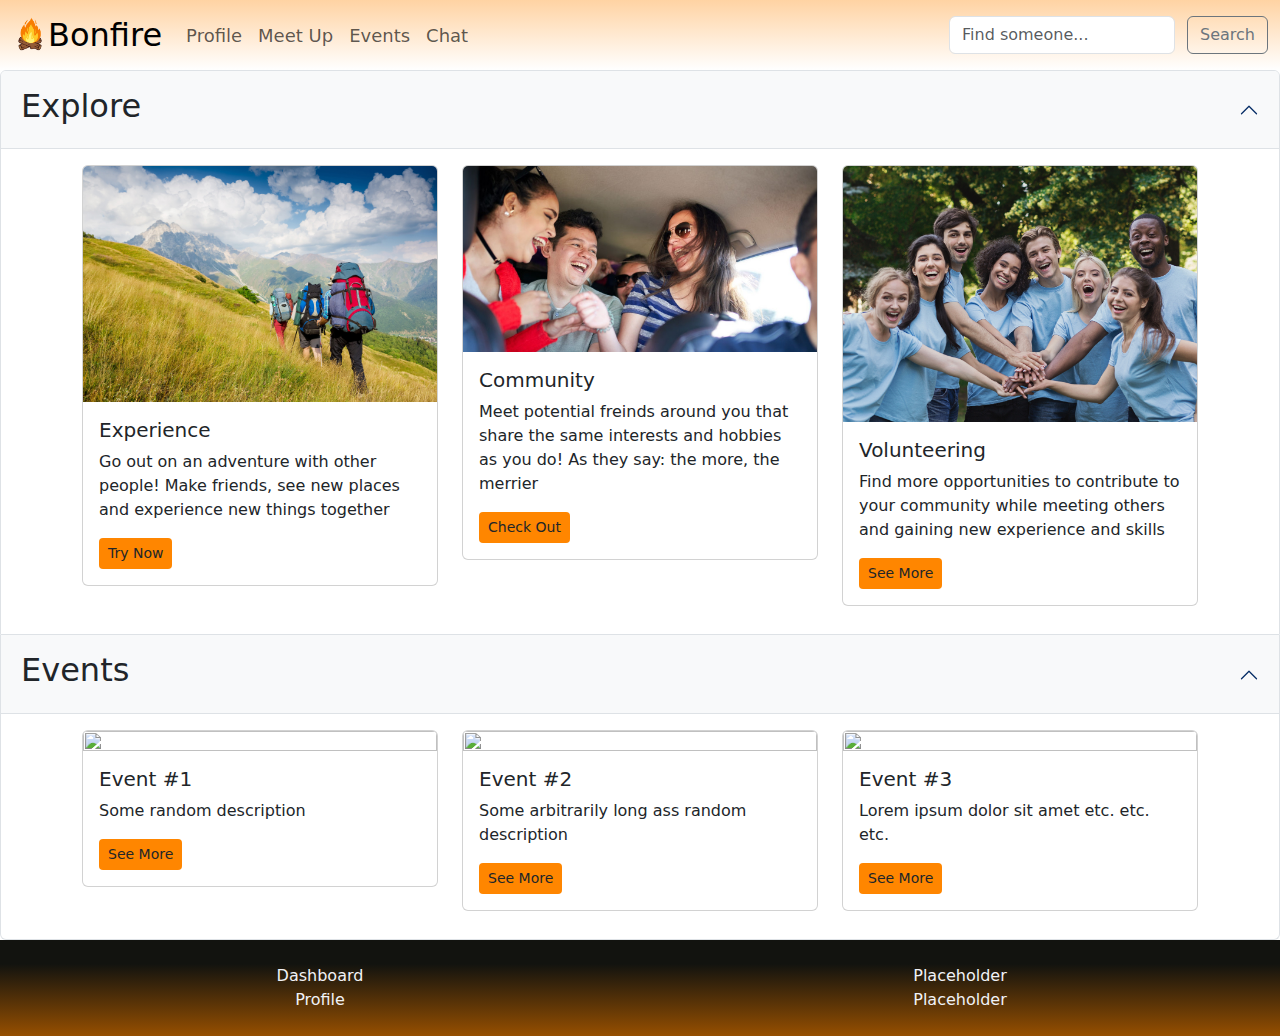
==== commit 0b62595a: "Footer for dashboard" ====
--- a/html/dashboard.html
+++ b/html/dashboard.html
@@ -178,7 +178,7 @@
             <div class="row" style="text-align: center;">
                 <div class="footer-col-rt col-md-6">        
                     <a href="#">Dashboard</a><br>
-                    <a href="#">Placeholder</a>
+                    <a href="profile.html">Profile</a>
                 </div>
                 <div class="footer-col-lf col-md-6">        
                     <a href="#">Placeholder</a><br>
--- a/css/theme.css
+++ b/css/theme.css
@@ -19,4 +19,21 @@
 
 nav ul{
     font-size: 18;
+}
+
+.footer{  
+    background: rgb(18,19,15);
+    background: linear-gradient(180deg, rgba(18,19,15,1) 25%, rgba(150,79,0,1) 100%);  
+    color:#f1f2f6;
+    padding: 24px 0;
+}
+
+.footer a{
+    text-decoration:none;
+    color:#f1f2f6;
+}
+
+.footer a:hover{
+    text-decoration: underline;
+    color:#ff8600;
 }--- a/css/dashboard.css
+++ b/css/dashboard.css
@@ -3,21 +3,4 @@
 }
 .card a{
     background-color: #ff8600;
-}
-
-.footer{  
-    background: rgb(18,19,15);
-    background: linear-gradient(180deg, rgba(18,19,15,1) 25%, rgba(150,79,0,1) 100%);  
-    color:#f1f2f6;
-    padding: 24px 0;
-}
-
-.footer a{
-    text-decoration:none;
-    color:#f1f2f6;
-}
-
-.footer a:hover{
-    text-decoration: underline;
-    color:#ff8600;
 }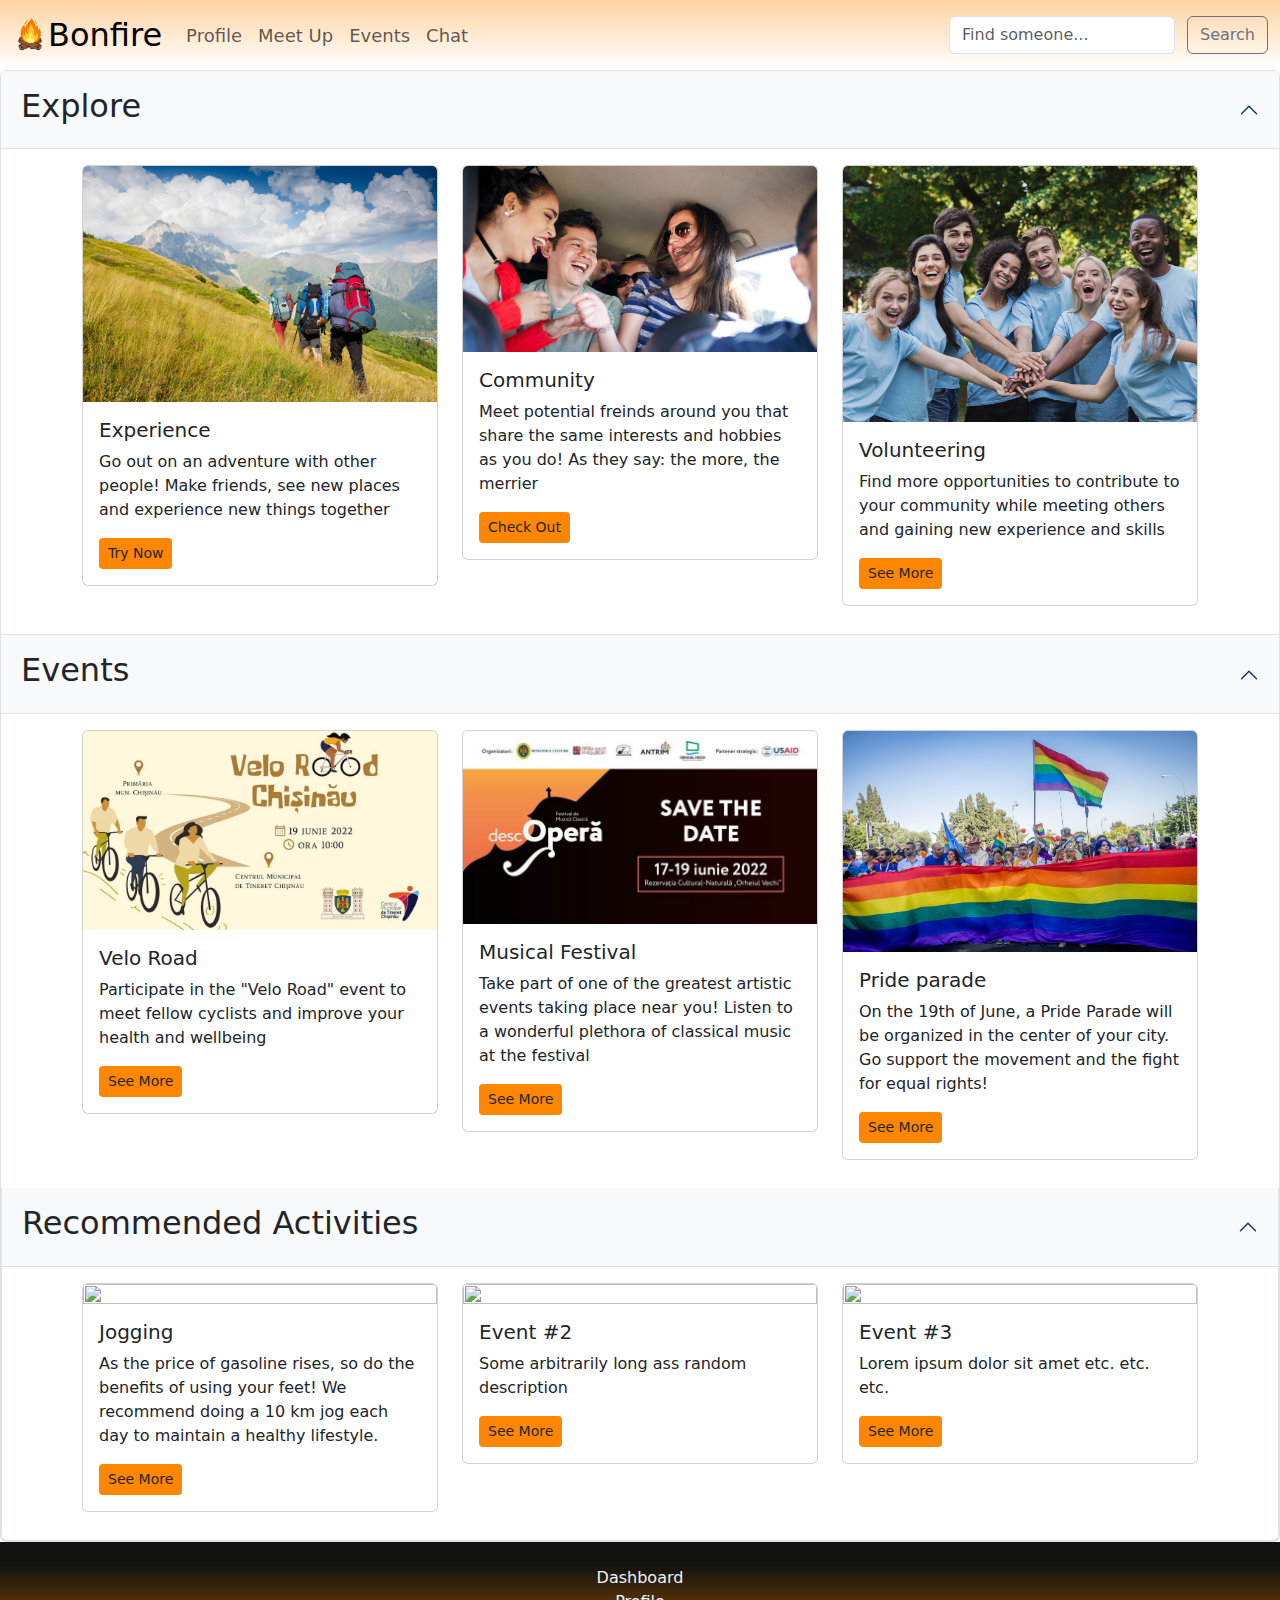
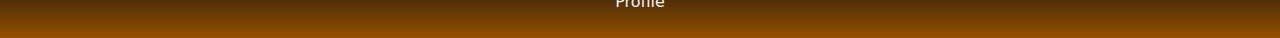
==== commit a3f40801: "Final" ====
--- a/html/dashboard.html
+++ b/html/dashboard.html
@@ -126,11 +126,67 @@
                         <div class="row">
                             <div class="col-sm">
                                 <div class="card">
+                                    <img class="card-img-top" src="../imgs/cycling.jpg" alt="">
+                                    <div class="card-body">
+                                        <h5 class="card-title">Velo Road</h5>
+                                        <p class="card-text">
+                                            Participate in the "Velo Road" event to meet fellow cyclists and improve your health and wellbeing
+                                        </p>
+                                        <a href="#" class="btn btn-sm">
+                                            See More
+                                        </a>
+                                    </div>
+                                </div>
+                            </div>
+                            <div class="col-sm">
+                                <div class="card">
+                                    <img class="card-img-top" src="../imgs/opera.jpg" alt="">
+                                    <div class="card-body">
+                                        <h5 class="card-title">Musical Festival</h5>
+                                        <p class="card-text">
+                                            Take part of one of the greatest artistic events taking place near you! Listen to a wonderful plethora of classical music at the festival
+                                        </p>
+                                        <a href="#" class="btn btn-sm">
+                                            See More
+                                        </a>
+                                    </div>
+                                </div>
+                            </div>
+                            <div class="col-sm">
+                                <div class="card">
+                                    <img class="card-img-top" src="../imgs/lgbt.jpg" alt="">
+                                    <div class="card-body">
+                                        <h5 class="card-title">Pride parade</h5>
+                                        <p class="card-text">
+                                            On the 19th of June, a Pride Parade will be organized in the center of your city. Go support the movement and the fight for equal rights!
+                                        </p>
+                                        <a href="#" class="btn btn-sm">
+                                            See More
+                                        </a>
+                                    </div>
+                                </div>
+                            </div>
+                        </div>
+                    </div>
+                </div>
+            </div>
+            <div class="accordion-item">
+            <h2 class="accordion-header" id="panelsStayOpen-headingTwo">
+                <button class="accordion-button bg-light text-dark" type="button" data-bs-toggle="collapse" data-bs-target="#panelsStayOpen-collapseThree" aria-expanded="true" aria-controls="panelsStayOpen-collapseThree">
+                <h2>Recommended Activities</h2>
+                </button>
+            </h2>
+            <div id="panelsStayOpen-collapseThree" class="accordion-collapse collapse show" aria-labelledby="panelsStayOpen-headingThree">
+                <div class="accordion-body">
+                    <div class="container">
+                        <div class="row">
+                            <div class="col-sm">
+                                <div class="card">
                                     <img class="card-img-top" src="..." alt="">
                                     <div class="card-body">
-                                        <h5 class="card-title">Event #1</h5>
-                                        <p class="card-text">
-                                            Some random description
+                                        <h5 class="card-title">Jogging</h5>
+                                        <p class="card-text">
+                                            As the price of gasoline rises, so do the benefits of using your feet! We recommend doing a 10 km jog each day to maintain a healthy lifestyle.
                                         </p>
                                         <a href="#" class="btn btn-sm">
                                             See More
@@ -146,7 +202,6 @@
                                         <p class="card-text">
                                             Some arbitrarily long ass random description
                                         </p>
-                                        
                                         <a href="#" class="btn btn-sm">
                                             See More
                                         </a>
@@ -176,14 +231,14 @@
     <footer class="footer mt-auto">
         <div class="container-fluid">
             <div class="row" style="text-align: center;">
-                <div class="footer-col-rt col-md-6">        
+                <div class="footer-col-rt">        
                     <a href="#">Dashboard</a><br>
                     <a href="profile.html">Profile</a>
                 </div>
-                <div class="footer-col-lf col-md-6">        
+                <!--<div class="footer-col-lf col-md-6">        
                     <a href="#">Placeholder</a><br>
                     <a href="#">Placeholder</a>
-                </div>
+                </div>-->
             </div>
         </div>
     </footer>
--- a/css/theme.css
+++ b/css/theme.css
@@ -36,4 +36,8 @@
 .footer a:hover{
     text-decoration: underline;
     color:#ff8600;
+}
+
+.footer .footer-col-lf{
+    display:none;
 }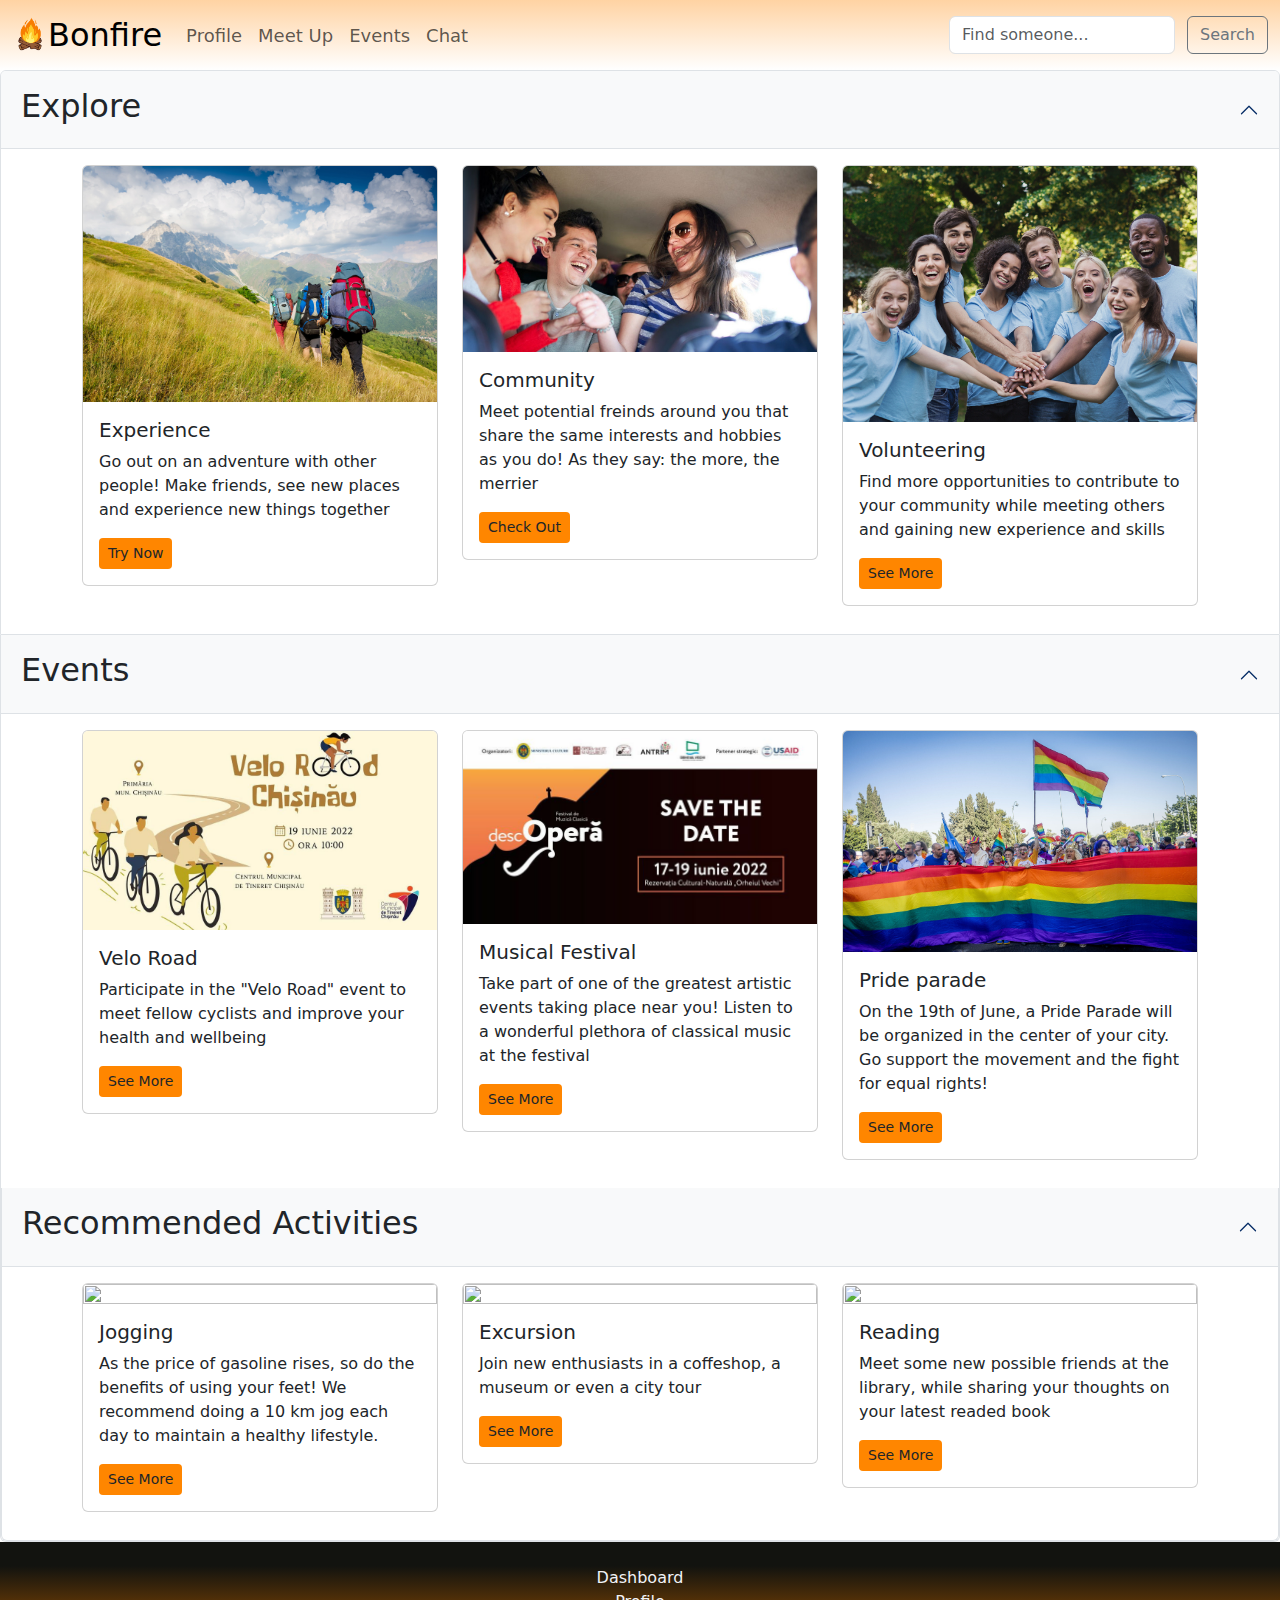
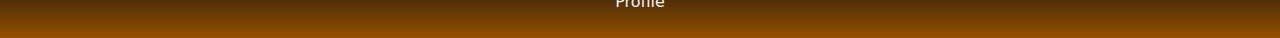
==== commit f74cc475: "Small changes" ====
--- a/html/dashboard.html
+++ b/html/dashboard.html
@@ -198,9 +198,9 @@
                                 <div class="card">
                                     <img class="card-img-top" src="..." alt="">
                                     <div class="card-body">
-                                        <h5 class="card-title">Event #2</h5>
-                                        <p class="card-text">
-                                            Some arbitrarily long ass random description
+                                        <h5 class="card-title">Excursion</h5>
+                                        <p class="card-text">
+                                            Join new enthusiasts in a coffeshop, a museum or even a city tour
                                         </p>
                                         <a href="#" class="btn btn-sm">
                                             See More
@@ -212,10 +212,10 @@
                                 <div class="card">
                                     <img class="card-img-top" src="..." alt="">
                                     <div class="card-body">
-                                        <h5 class="card-title">Event #3</h5>
-                                        <p class="card-text">
-                                            Lorem ipsum dolor sit amet etc. etc. etc.
-                                        </p>
+                                        <h5 class="card-title">Reading</h5>
+                                        <p class="card-text">
+                                            Meet some new possible friends at the library, while sharing your thoughts on your latest readed book
+                                            </p>
                                         <a href="#" class="btn btn-sm">
                                             See More
                                         </a>
